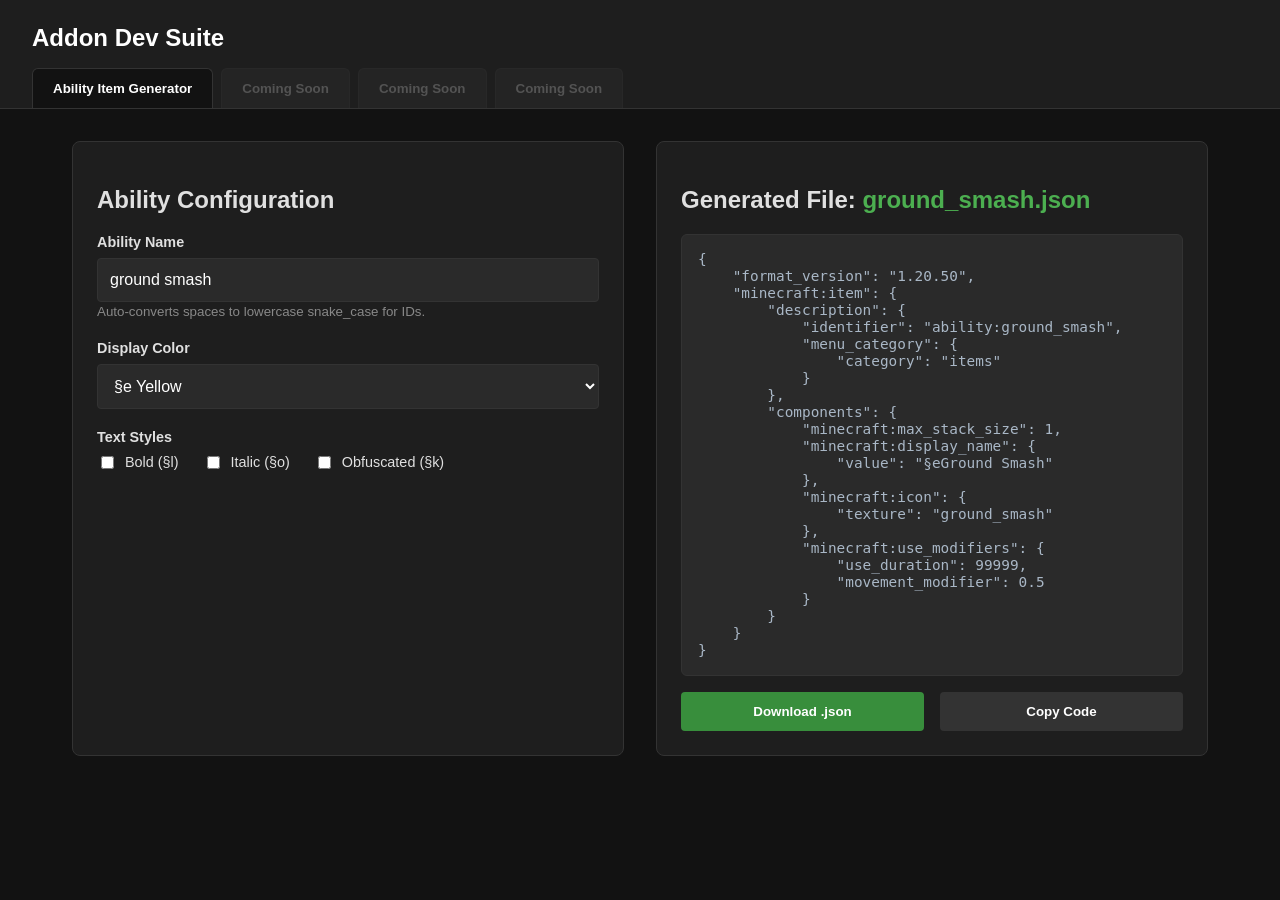
==== index.html @ 5df0129a "Add initial HTML structure for addon tools Initial commit of the Minecraft Addon Developer Tools HTM" ====
<!DOCTYPE html>
<html lang="en">
<head>
  <meta charset="UTF-8">
  <meta name="viewport" content="width=device-width, initial-scale=1.0">
  <title>Minecraft Addon Developer Tools</title>
  <style>
    :root {
      --bg-main: #121212;
      --bg-card: #1e1e1e;
      --bg-input: #2a2a2a;
      --border: #333;
      --accent: #388e3c;
      --accent-hover: #4caf50;
      --text: #e0e0e0;
      --text-muted: #888;
    }

    body {
      font-family: 'Segoe UI', Tahoma, Geneva, Verdana, sans-serif;
      background-color: var(--bg-main);
      color: var(--text);
      margin: 0;
      padding: 0;
      display: flex;
      flex-direction: column;
      min-height: 100vh;
    }

    header {
      background-color: var(--bg-card);
      border-bottom: 1px solid var(--border);
      padding: 1.5rem 2rem 0 2rem;
    }

    h1 {
      margin: 0 0 1rem 0;
      font-size: 1.5rem;
      color: #fff;
    }

    /* Navigation Tabs */
    .tabs {
      display: flex;
      gap: 0.5rem;
      overflow-x: auto;
    }

    .tab-btn {
      background: var(--bg-input);
      color: var(--text-muted);
      border: 1px solid var(--border);
      border-bottom: none;
      padding: 0.75rem 1.25rem;
      border-radius: 6px 6px 0 0;
      cursor: pointer;
      font-weight: 600;
      transition: all 0.2s ease;
    }

    .tab-btn:hover {
      background: #333;
      color: #fff;
    }

    .tab-btn.active {
      background: var(--bg-main);
      color: #fff;
      border-color: var(--border);
      border-bottom: 1px solid var(--bg-main);
      margin-bottom: -1px;
    }

    .tab-btn.disabled {
      opacity: 0.5;
      cursor: not-allowed;
    }

    /* Main Layout */
    main {
      flex: 1;
      padding: 2rem;
      max-width: 1200px;
      width: 100%;
      margin: 0 auto;
      box-sizing: border-box;
    }

    .tab-content {
      display: none;
    }

    .tab-content.active {
      display: block;
    }

    .coming-soon {
      text-align: center;
      padding: 4rem;
      background-color: var(--bg-card);
      border-radius: 8px;
      border: 1px solid var(--border);
      color: var(--text-muted);
    }

    /* Tool Grid Layout */
    .tool-grid {
      display: grid;
      grid-template-columns: 1fr 1fr;
      gap: 2rem;
    }

    @media (max-width: 768px) {
      .tool-grid {
        grid-template-columns: 1fr;
      }
    }

    .panel {
      background-color: var(--bg-card);
      border: 1px solid var(--border);
      border-radius: 8px;
      padding: 1.5rem;
    }

    .form-group {
      margin-bottom: 1.25rem;
    }

    label {
      display: block;
      margin-bottom: 0.5rem;
      font-weight: 600;
      font-size: 0.9rem;
    }

    input[type="text"], select {
      width: 100%;
      padding: 0.75rem;
      background-color: var(--bg-input);
      border: 1px solid var(--border);
      border-radius: 4px;
      color: #fff;
      font-size: 1rem;
      box-sizing: border-box;
    }

    input[type="text"]:focus, select:focus {
      outline: none;
      border-color: var(--accent-hover);
    }

    .checkbox-group {
      display: flex;
      gap: 1.5rem;
      margin-top: 0.5rem;
    }

    .checkbox-label {
      display: flex;
      align-items: center;
      gap: 0.5rem;
      cursor: pointer;
      font-weight: normal;
    }

    /* Formatting Options Selector */
    .color-select option {
      background-color: var(--bg-card);
      color: #fff;
    }

    /* Preview Output */
    pre {
      background-color: var(--bg-input);
      padding: 1rem;
      border-radius: 6px;
      border: 1px solid var(--border);
      overflow-x: auto;
      font-family: 'Consolas', 'Courier New', Courier, monospace;
      font-size: 0.9rem;
      color: #a9b7c6;
    }

    .actions {
      display: flex;
      gap: 1rem;
      margin-top: 1rem;
    }

    button.btn {
      background-color: var(--accent);
      color: white;
      border: none;
      padding: 0.75rem 1.5rem;
      border-radius: 4px;
      font-weight: 600;
      cursor: pointer;
      transition: background 0.2s;
      flex: 1;
    }

    button.btn:hover {
      background-color: var(--accent-hover);
    }

    button.btn-secondary {
      background-color: #333;
    }

    button.btn-secondary:hover {
      background-color: #444;
    }

    /* Live Display Name Box */
    .formatted-preview {
      margin-top: 0.5rem;
      padding: 0.5rem 0.75rem;
      background-color: #000;
      border-radius: 4px;
      min-height: 1.5rem;
      font-family: 'Minecraft', 'Courier New', monospace;
    }
  </style>
</head>
<body>

  <header>
    <h1>Addon Dev Suite</h1>
    <div class="tabs">
      <button class="tab-btn active" onclick="switchTab('ability-gen')">Ability Item Generator</button>
      <button class="tab-btn disabled" onclick="switchTab('tool-2')">Coming Soon</button>
      <button class="tab-btn disabled" onclick="switchTab('tool-3')">Coming Soon</button>
      <button class="tab-btn disabled" onclick="switchTab('tool-4')">Coming Soon</button>
    </div>
  </header>

  <main>
    <!-- TAB 1: Ability Generator -->
    <div id="ability-gen" class="tab-content active">
      <div class="tool-grid">
        <!-- Input Form -->
        <div class="panel">
          <h2>Ability Configuration</h2>
          
          <div class="form-group">
            <label for="ability-name">Ability Name</label>
            <input type="text" id="ability-name" placeholder="e.g. ground smash" value="ground smash" oninput="updateJSON()">
            <small style="color: var(--text-muted);">Auto-converts spaces to lowercase snake_case for IDs.</small>
          </div>

          <div class="form-group">
            <label for="color-select">Display Color</label>
            <select id="color-select" class="color-select" onchange="updateJSON()">
              <option value="">None (Default White)</option>
              <option value="§0">§0 Black</option>
              <option value="§1">§1 Dark Blue</option>
              <option value="§2">§2 Dark Green</option>
              <option value="§3">§3 Dark Aqua</option>
              <option value="§4">§4 Dark Red</option>
              <option value="§5">§5 Dark Purple</option>
              <option value="§6">§6 Gold</option>
              <option value="§7">§7 Gray</option>
              <option value="§8">§8 Dark Gray</option>
              <option value="§9">§9 Blue</option>
              <option value="§a">§a Green</option>
              <option value="§b">§b Aqua</option>
              <option value="§c">§c Red</option>
              <option value="§d">§d Light Purple</option>
              <option value="§e" selected>§e Yellow</option>
              <option value="§f">§f White</option>
              <option value="§g">§g Minecoin Gold</option>
              <option value="§h">§h Quartz</option>
              <option value="§i">§i Iron</option>
              <option value="§j">§j Netherite</option>
              <option value="§m">§m Redstone</option>
              <option value="§n">§n Copper</option>
              <option value="§p">§p Gold (Material)</option>
              <option value="§q">§q Emerald</option>
              <option value="§s">§s Diamond</option>
              <option value="§t">§t Lapis</option>
              <option value="§u">§u Amethyst</option>
              <option value="§v">§v Resin</option>
            </select>
          </div>

          <div class="form-group">
            <label>Text Styles</label>
            <div class="checkbox-group">
              <label class="checkbox-label">
                <input type="checkbox" id="style-bold" onchange="updateJSON()"> Bold (§l)
              </label>
              <label class="checkbox-label">
                <input type="checkbox" id="style-italic" onchange="updateJSON()"> Italic (§o)
              </label>
              <label class="checkbox-label">
                <input type="checkbox" id="style-obfuscated" onchange="updateJSON()"> Obfuscated (§k)
              </label>
            </div>
          </div>
        </div>

        <!-- Output JSON Panel -->
        <div class="panel">
          <h2>Generated File: <span id="filename-preview" style="color: var(--accent-hover);">ground_smash.json</span></h2>
          <pre><code id="json-preview"></code></pre>

          <div class="actions">
            <button class="btn" onclick="downloadJSON()">Download .json</button>
            <button class="btn btn-secondary" onclick="copyJSON()">Copy Code</button>
          </div>
        </div>
      </div>
    </div>

    <!-- Placeholder Tabs -->
    <div id="tool-2" class="tab-content">
      <div class="coming-soon">
        <h2>Tool #2 - Coming Soon</h2>
        <p>This developer tool is currently under construction.</p>
      </div>
    </div>

    <div id="tool-3" class="tab-content">
      <div class="coming-soon">
        <h2>Tool #3 - Coming Soon</h2>
        <p>This developer tool is currently under construction.</p>
      </div>
    </div>

    <div id="tool-4" class="tab-content">
      <div class="coming-soon">
        <h2>Tool #4 - Coming Soon</h2>
        <p>This developer tool is currently under construction.</p>
      </div>
    </div>
  </main>

  <script>
    // Tab switching functionality
    function switchTab(tabId) {
      document.querySelectorAll('.tab-btn').forEach(btn => btn.classList.remove('active'));
      document.querySelectorAll('.tab-content').forEach(content => content.classList.remove('active'));
      
      event.currentTarget.classList.add('active');
      document.getElementById(tabId).classList.add('active');
    }

    // Helper: Convert string to Title Case
    function toTitleCase(str) {
      return str.toLowerCase().split(' ').map(word => {
        return (word.charAt(0).toUpperCase() + word.slice(1));
      }).join(' ');
    }

    // Helper: Convert string to snake_case
    function toSnakeCase(str) {
      return str.trim().toLowerCase().replace(/\s+/g, '_').replace(/[^a-z0-9_]/g, '');
    }

    // Core generator script
    function generateData() {
      const rawInput = document.getElementById('ability-name').value || 'ability';
      
      const snakeName = toSnakeCase(rawInput);
      const titleName = toTitleCase(rawInput);

      // Formatting codes
      const colorCode = document.getElementById('color-select').value;
      const isBold = document.getElementById('style-bold').checked ? '§l' : '';
      const isItalic = document.getElementById('style-italic').checked ? '§o' : '';
      const isObfuscated = document.getElementById('style-obfuscated').checked ? '§k' : '';

      const formattingPrefix = `${colorCode}${isBold}${isItalic}${isObfuscated}`;
      const finalDisplayName = `${formattingPrefix}${titleName}`;

      const jsonObject = {
        "format_version": "1.20.50",
        "minecraft:item": {
          "description": {
            "identifier": `ability:${snakeName}`,
            "menu_category": {
              "category": "items"
            }
          },
          "components": {
            "minecraft:max_stack_size": 1,
            "minecraft:display_name": {
              "value": finalDisplayName
            },
            "minecraft:icon": {
              "texture": snakeName
            },
            "minecraft:use_modifiers": {
              "use_duration": 99999,
              "movement_modifier": 0.5
            }
          }
        }
      };

      return {
        filename: `${snakeName || 'ability'}.json`,
        jsonString: JSON.stringify(jsonObject, null, 4)
      };
    }

    function updateJSON() {
      const { filename, jsonString } = generateData();
      document.getElementById('filename-preview').innerText = filename;
      document.getElementById('json-preview').innerText = jsonString;
    }

    function downloadJSON() {
      const { filename, jsonString } = generateData();
      const blob = new Blob([jsonString], { type: 'application/json' });
      const url = URL.createObjectURL(blob);
      const a = document.createElement('a');
      a.href = url;
      a.download = filename;
      document.body.appendChild(a);
      a.click();
      document.body.removeChild(a);
      URL.revokeObjectURL(url);
    }

    function copyJSON() {
      const { jsonString } = generateData();
      navigator.clipboard.writeText(jsonString).then(() => {
        alert('JSON copied to clipboard!');
      });
    }

    // Initialize default state
    updateJSON();
  </script>
</body>
</html>
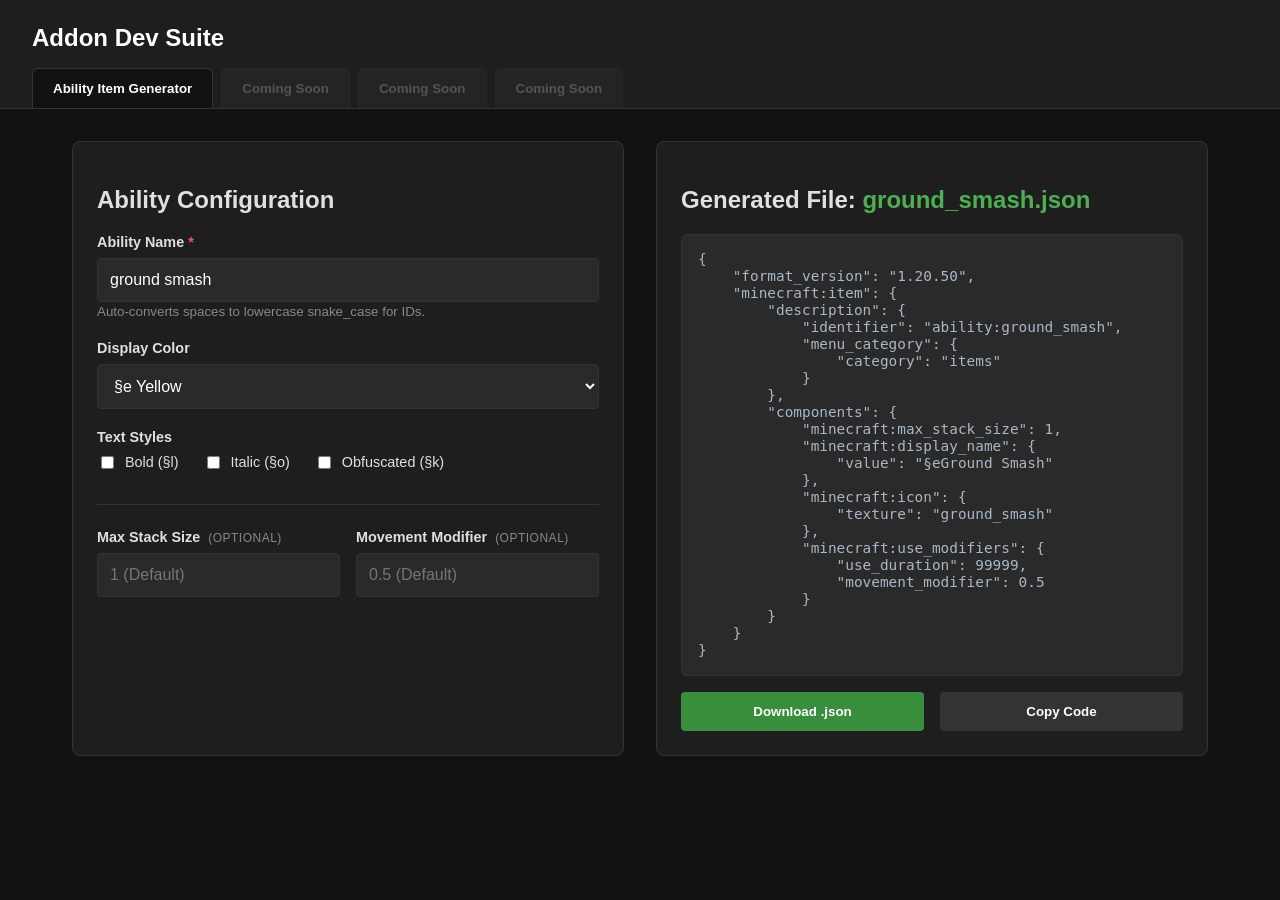
==== commit eaef529d: "Enhance ability configuration with optional settings Added optional settings for max stack size and " ====
--- a/index.html
+++ b/index.html
@@ -134,7 +134,16 @@
       font-size: 0.9rem;
     }
 
-    input[type="text"], select {
+    .optional-tag {
+      font-size: 0.75rem;
+      font-weight: normal;
+      color: var(--text-muted);
+      margin-left: 0.25rem;
+      text-transform: uppercase;
+      letter-spacing: 0.5px;
+    }
+
+    input[type="text"], input[type="number"], select {
       width: 100%;
       padding: 0.75rem;
       background-color: var(--bg-input);
@@ -145,9 +154,18 @@
       box-sizing: border-box;
     }
 
-    input[type="text"]:focus, select:focus {
+    input[type="text"]:focus, input[type="number"]:focus, select:focus {
       outline: none;
       border-color: var(--accent-hover);
+    }
+
+    .form-row {
+      display: flex;
+      gap: 1rem;
+    }
+
+    .form-row .form-group {
+      flex: 1;
     }
 
     .checkbox-group {
@@ -212,14 +230,11 @@
       background-color: #444;
     }
 
-    /* Live Display Name Box */
-    .formatted-preview {
-      margin-top: 0.5rem;
-      padding: 0.5rem 0.75rem;
-      background-color: #000;
-      border-radius: 4px;
-      min-height: 1.5rem;
-      font-family: 'Minecraft', 'Courier New', monospace;
+    hr.divider {
+      border: 0;
+      height: 1px;
+      background: var(--border);
+      margin: 1.5rem 0;
     }
   </style>
 </head>
@@ -228,10 +243,10 @@
   <header>
     <h1>Addon Dev Suite</h1>
     <div class="tabs">
-      <button class="tab-btn active" onclick="switchTab('ability-gen')">Ability Item Generator</button>
-      <button class="tab-btn disabled" onclick="switchTab('tool-2')">Coming Soon</button>
-      <button class="tab-btn disabled" onclick="switchTab('tool-3')">Coming Soon</button>
-      <button class="tab-btn disabled" onclick="switchTab('tool-4')">Coming Soon</button>
+      <button class="tab-btn active" onclick="switchTab('ability-gen', event)">Ability Item Generator</button>
+      <button class="tab-btn disabled" onclick="switchTab('tool-2', event)">Coming Soon</button>
+      <button class="tab-btn disabled" onclick="switchTab('tool-3', event)">Coming Soon</button>
+      <button class="tab-btn disabled" onclick="switchTab('tool-4', event)">Coming Soon</button>
     </div>
   </header>
 
@@ -244,7 +259,7 @@
           <h2>Ability Configuration</h2>
           
           <div class="form-group">
-            <label for="ability-name">Ability Name</label>
+            <label for="ability-name">Ability Name <span style="color: #ff5252;">*</span></label>
             <input type="text" id="ability-name" placeholder="e.g. ground smash" value="ground smash" oninput="updateJSON()">
             <small style="color: var(--text-muted);">Auto-converts spaces to lowercase snake_case for IDs.</small>
           </div>
@@ -298,6 +313,28 @@
               </label>
             </div>
           </div>
+
+          <hr class="divider">
+
+          <!-- Optional Settings -->
+          <div class="form-row">
+            <div class="form-group">
+              <label for="max-stack">
+                Max Stack Size 
+                <span class="optional-tag">(Optional)</span>
+              </label>
+              <input type="number" id="max-stack" placeholder="1 (Default)" min="1" max="64" oninput="updateJSON()">
+            </div>
+
+            <div class="form-group">
+              <label for="movement-modifier">
+                Movement Modifier 
+                <span class="optional-tag">(Optional)</span>
+              </label>
+              <input type="number" id="movement-modifier" step="0.1" placeholder="0.5 (Default)" min="0" max="1" oninput="updateJSON()">
+            </div>
+          </div>
+
         </div>
 
         <!-- Output JSON Panel -->
@@ -338,11 +375,11 @@
 
   <script>
     // Tab switching functionality
-    function switchTab(tabId) {
+    function switchTab(tabId, evt) {
       document.querySelectorAll('.tab-btn').forEach(btn => btn.classList.remove('active'));
       document.querySelectorAll('.tab-content').forEach(content => content.classList.remove('active'));
       
-      event.currentTarget.classList.add('active');
+      evt.currentTarget.classList.add('active');
       document.getElementById(tabId).classList.add('active');
     }
 
@@ -373,6 +410,13 @@
 
       const formattingPrefix = `${colorCode}${isBold}${isItalic}${isObfuscated}`;
       const finalDisplayName = `${formattingPrefix}${titleName}`;
+
+      // Handle optional settings with fallbacks
+      const rawStack = document.getElementById('max-stack').value;
+      const maxStack = rawStack !== '' ? parseInt(rawStack, 10) : 1;
+
+      const rawMove = document.getElementById('movement-modifier').value;
+      const moveModifier = rawMove !== '' ? parseFloat(rawMove) : 0.5;
 
       const jsonObject = {
         "format_version": "1.20.50",
@@ -384,7 +428,7 @@
             }
           },
           "components": {
-            "minecraft:max_stack_size": 1,
+            "minecraft:max_stack_size": maxStack,
             "minecraft:display_name": {
               "value": finalDisplayName
             },
@@ -393,7 +437,7 @@
             },
             "minecraft:use_modifiers": {
               "use_duration": 99999,
-              "movement_modifier": 0.5
+              "movement_modifier": moveModifier
             }
           }
         }
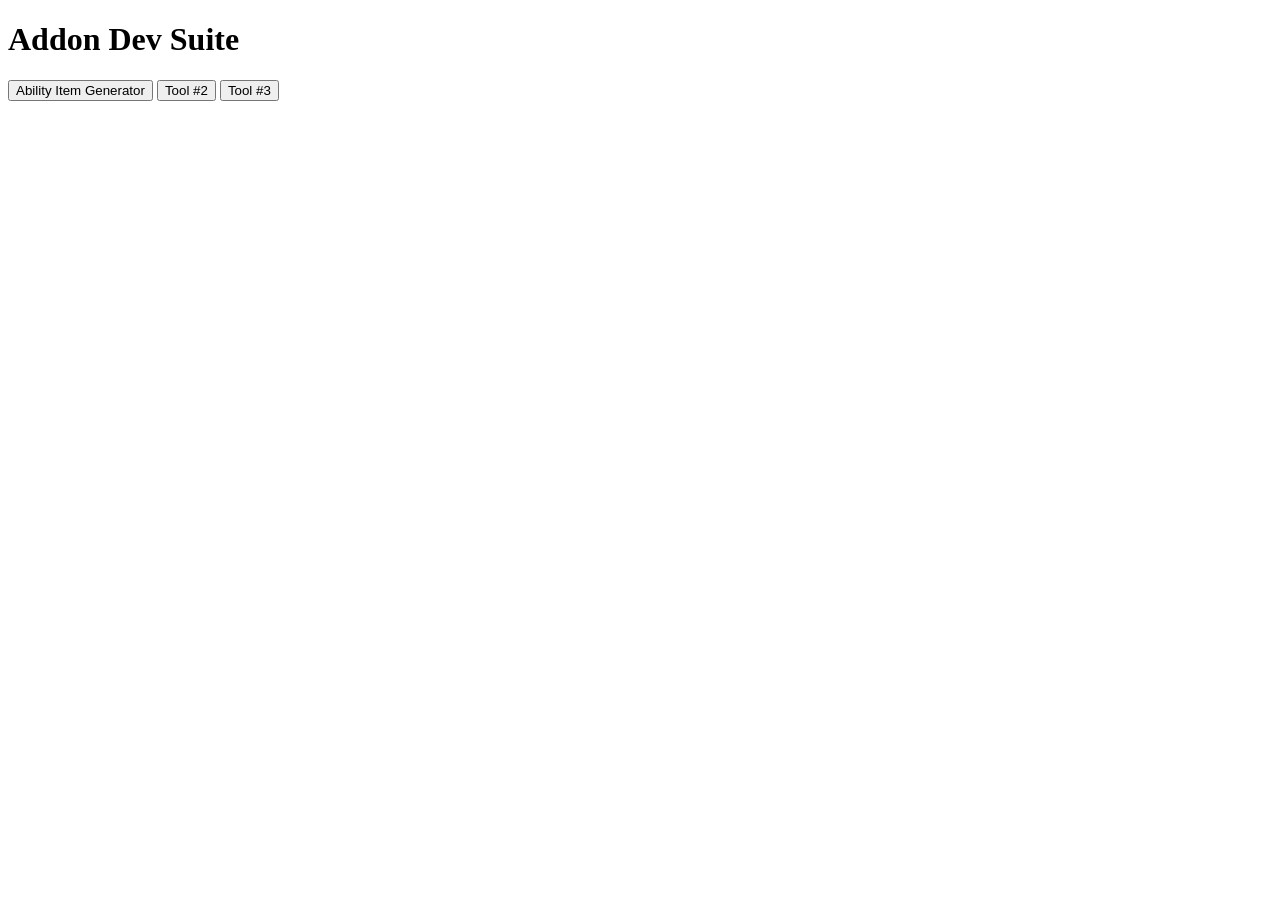
==== commit dcf0bc51: "Refactor index.html to include external resources Updated the HTML structure and linked external sty" ====
--- a/index.html
+++ b/index.html
@@ -4,479 +4,22 @@
   <meta charset="UTF-8">
   <meta name="viewport" content="width=device-width, initial-scale=1.0">
   <title>Minecraft Addon Developer Tools</title>
-  <style>
-    :root {
-      --bg-main: #121212;
-      --bg-card: #1e1e1e;
-      --bg-input: #2a2a2a;
-      --border: #333;
-      --accent: #388e3c;
-      --accent-hover: #4caf50;
-      --text: #e0e0e0;
-      --text-muted: #888;
-    }
-
-    body {
-      font-family: 'Segoe UI', Tahoma, Geneva, Verdana, sans-serif;
-      background-color: var(--bg-main);
-      color: var(--text);
-      margin: 0;
-      padding: 0;
-      display: flex;
-      flex-direction: column;
-      min-height: 100vh;
-    }
-
-    header {
-      background-color: var(--bg-card);
-      border-bottom: 1px solid var(--border);
-      padding: 1.5rem 2rem 0 2rem;
-    }
-
-    h1 {
-      margin: 0 0 1rem 0;
-      font-size: 1.5rem;
-      color: #fff;
-    }
-
-    /* Navigation Tabs */
-    .tabs {
-      display: flex;
-      gap: 0.5rem;
-      overflow-x: auto;
-    }
-
-    .tab-btn {
-      background: var(--bg-input);
-      color: var(--text-muted);
-      border: 1px solid var(--border);
-      border-bottom: none;
-      padding: 0.75rem 1.25rem;
-      border-radius: 6px 6px 0 0;
-      cursor: pointer;
-      font-weight: 600;
-      transition: all 0.2s ease;
-    }
-
-    .tab-btn:hover {
-      background: #333;
-      color: #fff;
-    }
-
-    .tab-btn.active {
-      background: var(--bg-main);
-      color: #fff;
-      border-color: var(--border);
-      border-bottom: 1px solid var(--bg-main);
-      margin-bottom: -1px;
-    }
-
-    .tab-btn.disabled {
-      opacity: 0.5;
-      cursor: not-allowed;
-    }
-
-    /* Main Layout */
-    main {
-      flex: 1;
-      padding: 2rem;
-      max-width: 1200px;
-      width: 100%;
-      margin: 0 auto;
-      box-sizing: border-box;
-    }
-
-    .tab-content {
-      display: none;
-    }
-
-    .tab-content.active {
-      display: block;
-    }
-
-    .coming-soon {
-      text-align: center;
-      padding: 4rem;
-      background-color: var(--bg-card);
-      border-radius: 8px;
-      border: 1px solid var(--border);
-      color: var(--text-muted);
-    }
-
-    /* Tool Grid Layout */
-    .tool-grid {
-      display: grid;
-      grid-template-columns: 1fr 1fr;
-      gap: 2rem;
-    }
-
-    @media (max-width: 768px) {
-      .tool-grid {
-        grid-template-columns: 1fr;
-      }
-    }
-
-    .panel {
-      background-color: var(--bg-card);
-      border: 1px solid var(--border);
-      border-radius: 8px;
-      padding: 1.5rem;
-    }
-
-    .form-group {
-      margin-bottom: 1.25rem;
-    }
-
-    label {
-      display: block;
-      margin-bottom: 0.5rem;
-      font-weight: 600;
-      font-size: 0.9rem;
-    }
-
-    .optional-tag {
-      font-size: 0.75rem;
-      font-weight: normal;
-      color: var(--text-muted);
-      margin-left: 0.25rem;
-      text-transform: uppercase;
-      letter-spacing: 0.5px;
-    }
-
-    input[type="text"], input[type="number"], select {
-      width: 100%;
-      padding: 0.75rem;
-      background-color: var(--bg-input);
-      border: 1px solid var(--border);
-      border-radius: 4px;
-      color: #fff;
-      font-size: 1rem;
-      box-sizing: border-box;
-    }
-
-    input[type="text"]:focus, input[type="number"]:focus, select:focus {
-      outline: none;
-      border-color: var(--accent-hover);
-    }
-
-    .form-row {
-      display: flex;
-      gap: 1rem;
-    }
-
-    .form-row .form-group {
-      flex: 1;
-    }
-
-    .checkbox-group {
-      display: flex;
-      gap: 1.5rem;
-      margin-top: 0.5rem;
-    }
-
-    .checkbox-label {
-      display: flex;
-      align-items: center;
-      gap: 0.5rem;
-      cursor: pointer;
-      font-weight: normal;
-    }
-
-    /* Formatting Options Selector */
-    .color-select option {
-      background-color: var(--bg-card);
-      color: #fff;
-    }
-
-    /* Preview Output */
-    pre {
-      background-color: var(--bg-input);
-      padding: 1rem;
-      border-radius: 6px;
-      border: 1px solid var(--border);
-      overflow-x: auto;
-      font-family: 'Consolas', 'Courier New', Courier, monospace;
-      font-size: 0.9rem;
-      color: #a9b7c6;
-    }
-
-    .actions {
-      display: flex;
-      gap: 1rem;
-      margin-top: 1rem;
-    }
-
-    button.btn {
-      background-color: var(--accent);
-      color: white;
-      border: none;
-      padding: 0.75rem 1.5rem;
-      border-radius: 4px;
-      font-weight: 600;
-      cursor: pointer;
-      transition: background 0.2s;
-      flex: 1;
-    }
-
-    button.btn:hover {
-      background-color: var(--accent-hover);
-    }
-
-    button.btn-secondary {
-      background-color: #333;
-    }
-
-    button.btn-secondary:hover {
-      background-color: #444;
-    }
-
-    hr.divider {
-      border: 0;
-      height: 1px;
-      background: var(--border);
-      margin: 1.5rem 0;
-    }
-  </style>
+  <link rel="stylesheet" href="css/styles.css">
 </head>
 <body>
 
   <header>
     <h1>Addon Dev Suite</h1>
     <div class="tabs">
-      <button class="tab-btn active" onclick="switchTab('ability-gen', event)">Ability Item Generator</button>
-      <button class="tab-btn disabled" onclick="switchTab('tool-2', event)">Coming Soon</button>
-      <button class="tab-btn disabled" onclick="switchTab('tool-3', event)">Coming Soon</button>
-      <button class="tab-btn disabled" onclick="switchTab('tool-4', event)">Coming Soon</button>
+      <button class="tab-btn active" data-tab="ability-gen" data-src="tabs/ability-gen.html">Ability Item Generator</button>
+      <button class="tab-btn" data-tab="tool-2" data-src="tabs/coming-soon.html">Tool #2</button>
+      <button class="tab-btn" data-tab="tool-3" data-src="tabs/coming-soon.html">Tool #3</button>
     </div>
   </header>
 
-  <main>
-    <!-- TAB 1: Ability Generator -->
-    <div id="ability-gen" class="tab-content active">
-      <div class="tool-grid">
-        <!-- Input Form -->
-        <div class="panel">
-          <h2>Ability Configuration</h2>
-          
-          <div class="form-group">
-            <label for="ability-name">Ability Name <span style="color: #ff5252;">*</span></label>
-            <input type="text" id="ability-name" placeholder="e.g. ground smash" value="ground smash" oninput="updateJSON()">
-            <small style="color: var(--text-muted);">Auto-converts spaces to lowercase snake_case for IDs.</small>
-          </div>
+  <main id="tab-container">
+    </main>
 
-          <div class="form-group">
-            <label for="color-select">Display Color</label>
-            <select id="color-select" class="color-select" onchange="updateJSON()">
-              <option value="">None (Default White)</option>
-              <option value="§0">§0 Black</option>
-              <option value="§1">§1 Dark Blue</option>
-              <option value="§2">§2 Dark Green</option>
-              <option value="§3">§3 Dark Aqua</option>
-              <option value="§4">§4 Dark Red</option>
-              <option value="§5">§5 Dark Purple</option>
-              <option value="§6">§6 Gold</option>
-              <option value="§7">§7 Gray</option>
-              <option value="§8">§8 Dark Gray</option>
-              <option value="§9">§9 Blue</option>
-              <option value="§a">§a Green</option>
-              <option value="§b">§b Aqua</option>
-              <option value="§c">§c Red</option>
-              <option value="§d">§d Light Purple</option>
-              <option value="§e" selected>§e Yellow</option>
-              <option value="§f">§f White</option>
-              <option value="§g">§g Minecoin Gold</option>
-              <option value="§h">§h Quartz</option>
-              <option value="§i">§i Iron</option>
-              <option value="§j">§j Netherite</option>
-              <option value="§m">§m Redstone</option>
-              <option value="§n">§n Copper</option>
-              <option value="§p">§p Gold (Material)</option>
-              <option value="§q">§q Emerald</option>
-              <option value="§s">§s Diamond</option>
-              <option value="§t">§t Lapis</option>
-              <option value="§u">§u Amethyst</option>
-              <option value="§v">§v Resin</option>
-            </select>
-          </div>
-
-          <div class="form-group">
-            <label>Text Styles</label>
-            <div class="checkbox-group">
-              <label class="checkbox-label">
-                <input type="checkbox" id="style-bold" onchange="updateJSON()"> Bold (§l)
-              </label>
-              <label class="checkbox-label">
-                <input type="checkbox" id="style-italic" onchange="updateJSON()"> Italic (§o)
-              </label>
-              <label class="checkbox-label">
-                <input type="checkbox" id="style-obfuscated" onchange="updateJSON()"> Obfuscated (§k)
-              </label>
-            </div>
-          </div>
-
-          <hr class="divider">
-
-          <!-- Optional Settings -->
-          <div class="form-row">
-            <div class="form-group">
-              <label for="max-stack">
-                Max Stack Size 
-                <span class="optional-tag">(Optional)</span>
-              </label>
-              <input type="number" id="max-stack" placeholder="1 (Default)" min="1" max="64" oninput="updateJSON()">
-            </div>
-
-            <div class="form-group">
-              <label for="movement-modifier">
-                Movement Modifier 
-                <span class="optional-tag">(Optional)</span>
-              </label>
-              <input type="number" id="movement-modifier" step="0.1" placeholder="0.5 (Default)" min="0" max="1" oninput="updateJSON()">
-            </div>
-          </div>
-
-        </div>
-
-        <!-- Output JSON Panel -->
-        <div class="panel">
-          <h2>Generated File: <span id="filename-preview" style="color: var(--accent-hover);">ground_smash.json</span></h2>
-          <pre><code id="json-preview"></code></pre>
-
-          <div class="actions">
-            <button class="btn" onclick="downloadJSON()">Download .json</button>
-            <button class="btn btn-secondary" onclick="copyJSON()">Copy Code</button>
-          </div>
-        </div>
-      </div>
-    </div>
-
-    <!-- Placeholder Tabs -->
-    <div id="tool-2" class="tab-content">
-      <div class="coming-soon">
-        <h2>Tool #2 - Coming Soon</h2>
-        <p>This developer tool is currently under construction.</p>
-      </div>
-    </div>
-
-    <div id="tool-3" class="tab-content">
-      <div class="coming-soon">
-        <h2>Tool #3 - Coming Soon</h2>
-        <p>This developer tool is currently under construction.</p>
-      </div>
-    </div>
-
-    <div id="tool-4" class="tab-content">
-      <div class="coming-soon">
-        <h2>Tool #4 - Coming Soon</h2>
-        <p>This developer tool is currently under construction.</p>
-      </div>
-    </div>
-  </main>
-
-  <script>
-    // Tab switching functionality
-    function switchTab(tabId, evt) {
-      document.querySelectorAll('.tab-btn').forEach(btn => btn.classList.remove('active'));
-      document.querySelectorAll('.tab-content').forEach(content => content.classList.remove('active'));
-      
-      evt.currentTarget.classList.add('active');
-      document.getElementById(tabId).classList.add('active');
-    }
-
-    // Helper: Convert string to Title Case
-    function toTitleCase(str) {
-      return str.toLowerCase().split(' ').map(word => {
-        return (word.charAt(0).toUpperCase() + word.slice(1));
-      }).join(' ');
-    }
-
-    // Helper: Convert string to snake_case
-    function toSnakeCase(str) {
-      return str.trim().toLowerCase().replace(/\s+/g, '_').replace(/[^a-z0-9_]/g, '');
-    }
-
-    // Core generator script
-    function generateData() {
-      const rawInput = document.getElementById('ability-name').value || 'ability';
-      
-      const snakeName = toSnakeCase(rawInput);
-      const titleName = toTitleCase(rawInput);
-
-      // Formatting codes
-      const colorCode = document.getElementById('color-select').value;
-      const isBold = document.getElementById('style-bold').checked ? '§l' : '';
-      const isItalic = document.getElementById('style-italic').checked ? '§o' : '';
-      const isObfuscated = document.getElementById('style-obfuscated').checked ? '§k' : '';
-
-      const formattingPrefix = `${colorCode}${isBold}${isItalic}${isObfuscated}`;
-      const finalDisplayName = `${formattingPrefix}${titleName}`;
-
-      // Handle optional settings with fallbacks
-      const rawStack = document.getElementById('max-stack').value;
-      const maxStack = rawStack !== '' ? parseInt(rawStack, 10) : 1;
-
-      const rawMove = document.getElementById('movement-modifier').value;
-      const moveModifier = rawMove !== '' ? parseFloat(rawMove) : 0.5;
-
-      const jsonObject = {
-        "format_version": "1.20.50",
-        "minecraft:item": {
-          "description": {
-            "identifier": `ability:${snakeName}`,
-            "menu_category": {
-              "category": "items"
-            }
-          },
-          "components": {
-            "minecraft:max_stack_size": maxStack,
-            "minecraft:display_name": {
-              "value": finalDisplayName
-            },
-            "minecraft:icon": {
-              "texture": snakeName
-            },
-            "minecraft:use_modifiers": {
-              "use_duration": 99999,
-              "movement_modifier": moveModifier
-            }
-          }
-        }
-      };
-
-      return {
-        filename: `${snakeName || 'ability'}.json`,
-        jsonString: JSON.stringify(jsonObject, null, 4)
-      };
-    }
-
-    function updateJSON() {
-      const { filename, jsonString } = generateData();
-      document.getElementById('filename-preview').innerText = filename;
-      document.getElementById('json-preview').innerText = jsonString;
-    }
-
-    function downloadJSON() {
-      const { filename, jsonString } = generateData();
-      const blob = new Blob([jsonString], { type: 'application/json' });
-      const url = URL.createObjectURL(blob);
-      const a = document.createElement('a');
-      a.href = url;
-      a.download = filename;
-      document.body.appendChild(a);
-      a.click();
-      document.body.removeChild(a);
-      URL.revokeObjectURL(url);
-    }
-
-    function copyJSON() {
-      const { jsonString } = generateData();
-      navigator.clipboard.writeText(jsonString).then(() => {
-        alert('JSON copied to clipboard!');
-      });
-    }
-
-    // Initialize default state
-    updateJSON();
-  </script>
+  <script type="module" src="js/app.js"></script>
 </body>
 </html>
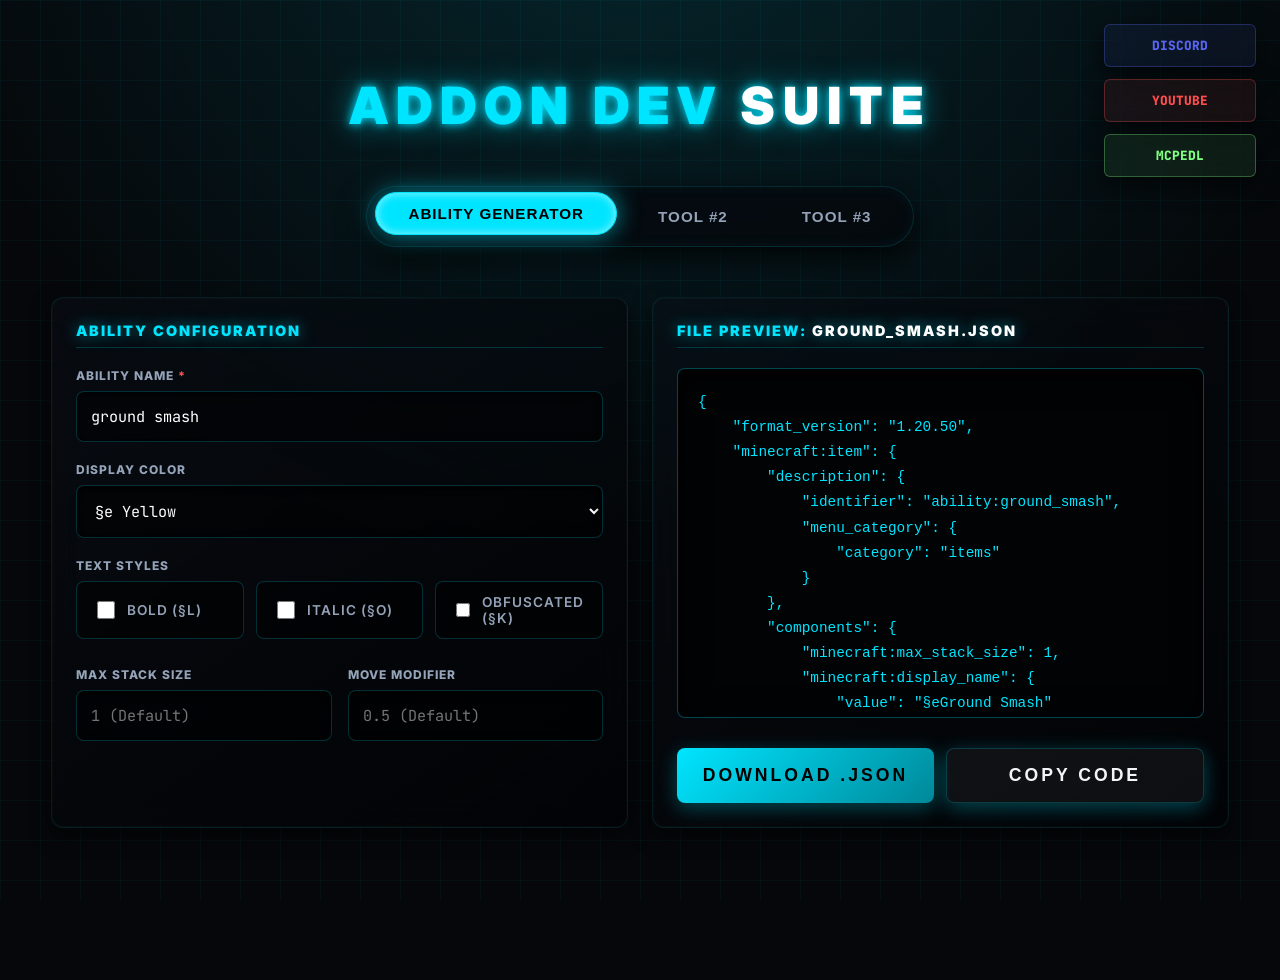
==== commit 1fce23ab: "Update title and structure of index.html" ====
--- a/index.html
+++ b/index.html
@@ -3,22 +3,32 @@
 <head>
   <meta charset="UTF-8">
   <meta name="viewport" content="width=device-width, initial-scale=1.0">
-  <title>Minecraft Addon Developer Tools</title>
+  <title>Minecraft Addon Dev Suite</title>
+  <link rel="preconnect" href="https://fonts.googleapis.com">
+  <link rel="preconnect" href="https://fonts.gstatic.com" crossorigin>
+  <link href="https://fonts.googleapis.com/css2?family=Inter:wght@400;600;700;900&family=JetBrains+Mono:wght@500;700;800&display=swap" rel="stylesheet">
   <link rel="stylesheet" href="css/styles.css">
 </head>
 <body>
 
-  <header>
-    <h1>Addon Dev Suite</h1>
+  <div class="social-links">
+    <a href="#" class="social-btn dc" target="_blank">Discord</a>
+    <a href="#" class="social-btn yt" target="_blank">YouTube</a>
+    <a href="#" class="social-btn mc" target="_blank">MCPEDL</a>
+  </div>
+
+  <div class="container">
+    <h1><span>ADDON DEV</span> SUITE</h1>
+
     <div class="tabs">
-      <button class="tab-btn active" data-tab="ability-gen" data-src="tabs/ability-gen.html">Ability Item Generator</button>
-      <button class="tab-btn" data-tab="tool-2" data-src="tabs/coming-soon.html">Tool #2</button>
-      <button class="tab-btn" data-tab="tool-3" data-src="tabs/coming-soon.html">Tool #3</button>
+      <button class="tab active" data-tab="ability-gen" data-src="tabs/ability-gen.html">Ability Generator</button>
+      <button class="tab" data-tab="tool-2" data-src="tabs/coming-soon.html">Tool #2</button>
+      <button class="tab" data-tab="tool-3" data-src="tabs/coming-soon.html">Tool #3</button>
     </div>
-  </header>
 
-  <main id="tab-container">
-    </main>
+    <main id="tab-container">
+      </main>
+  </div>
 
   <script type="module" src="js/app.js"></script>
 </body>
--- a/css/styles.css
+++ b/css/styles.css
@@ -0,0 +1,279 @@
+:root { 
+    --cyan: #00e5ff; 
+    --cyan-glow: rgba(0, 229, 255, 0.6);
+    --cyan-dim: rgba(0, 229, 255, 0.1);
+    --bg-dark: #05070a; 
+    --card-bg: rgba(10, 14, 20, 0.6); 
+    --card-border: rgba(0, 229, 255, 0.2);
+    --text-main: #f1f5f9;
+    --text-muted: #94a3b8;
+    --danger: #ff4d4d;
+}
+
+/* --- BASE STYLES & SCROLLBAR --- */
+html { scroll-behavior: smooth; }
+
+::-webkit-scrollbar { width: 8px; height: 8px; }
+::-webkit-scrollbar-track { background: var(--bg-dark); }
+::-webkit-scrollbar-thumb { 
+    background: var(--cyan-dim); 
+    border-radius: 10px; 
+    border: 1px solid var(--card-border); 
+}
+::-webkit-scrollbar-thumb:hover { 
+    background: var(--cyan); 
+    box-shadow: 0 0 10px var(--cyan-glow); 
+}
+
+body {
+    font-family: 'Inter', sans-serif;
+    background-color: var(--bg-dark);
+    background-image: 
+        radial-gradient(circle at 50% -20%, rgba(0, 229, 255, 0.15) 0%, transparent 60%),
+        linear-gradient(rgba(0, 229, 255, 0.04) 1px, transparent 1px),
+        linear-gradient(90deg, rgba(0, 229, 255, 0.04) 1px, transparent 1px);
+    background-size: 100% 100%, 40px 40px, 40px 40px;
+    background-attachment: fixed;
+    color: var(--text-main);
+    min-height: 100vh;
+    margin: 0;
+    padding: 40px 20px;
+}
+
+.container { 
+    max-width: 1400px; 
+    width: 95%;
+    margin: auto; 
+    position: relative;
+}
+
+h1 {
+    text-align: center;
+    color: #ffffff;
+    font-weight: 900;
+    font-size: 3.2rem;
+    letter-spacing: 8px;
+    margin-bottom: 50px;
+    text-shadow: 0 0 30px var(--cyan-glow), 0 0 10px var(--cyan);
+    text-transform: uppercase;
+}
+
+h1 span { color: var(--cyan); }
+
+/* --- TABS --- */
+.tabs {
+    display: flex;
+    flex-wrap: wrap;
+    gap: 8px;
+    justify-content: center;
+    margin-bottom: 50px;
+    background: rgba(5, 7, 10, 0.7);
+    padding: 8px;
+    border-radius: 50px;
+    width: fit-content;
+    margin-inline: auto;
+    border: 1px solid rgba(0, 229, 255, 0.15);
+    backdrop-filter: blur(16px);
+    box-shadow: 0 10px 30px rgba(0,0,0,0.8), inset 0 0 15px rgba(0, 229, 255, 0.05);
+}
+
+.tab {
+    padding: 12px 32px;
+    cursor: pointer;
+    border-radius: 40px;
+    font-weight: 700;
+    font-size: 0.95rem;
+    text-transform: uppercase;
+    letter-spacing: 1px;
+    transition: all 0.3s cubic-bezier(0.4, 0, 0.2, 1);
+    color: var(--text-muted);
+    border: 1px solid transparent;
+    background: transparent;
+}
+
+.tab:hover {
+    color: #ffffff;
+    background: rgba(0, 229, 255, 0.05);
+    text-shadow: 0 0 8px rgba(255, 255, 255, 0.5);
+}
+
+.tab.active {
+    background: var(--cyan);
+    color: #000000;
+    box-shadow: 0 0 25px var(--cyan-glow), inset 0 0 10px rgba(255,255,255,0.6);
+    border-color: var(--cyan);
+    transform: translateY(-3px);
+}
+
+/* --- CARDS & GRIDS --- */
+.grid {
+    display: grid;
+    grid-template-columns: repeat(auto-fit, minmax(320px, 1fr));
+    gap: 24px;
+}
+
+.card, .section {
+    background: linear-gradient(145deg, var(--card-bg) 0%, rgba(2, 3, 5, 0.9) 100%);
+    border: 1px solid rgba(0, 229, 255, 0.1);
+    border-radius: 12px;
+    padding: 24px;
+    backdrop-filter: blur(20px) saturate(150%);
+    transition: all 0.4s cubic-bezier(0.175, 0.885, 0.32, 1.275);
+    position: relative;
+    overflow: hidden;
+    box-shadow: 0 8px 20px rgba(0,0,0,0.6), inset 0 0 0 1px rgba(255,255,255,0.02);
+}
+
+.card::before {
+    content: ''; 
+    position: absolute; 
+    top: 0; left: 0; 
+    width: 100%; height: 2px; 
+    background: linear-gradient(90deg, transparent, var(--cyan), #ffffff, var(--cyan), transparent);
+    transform: translateX(-100%); 
+    transition: transform 0.6s ease;
+}
+
+.card:hover::before { transform: translateX(0); }
+
+.section-title { 
+    font-size: 0.9rem; 
+    text-transform: uppercase; 
+    color: var(--cyan); 
+    margin-bottom: 20px; 
+    font-weight: 900; 
+    border-bottom: 1px solid rgba(0, 229, 255, 0.2); 
+    padding-bottom: 8px;
+    letter-spacing: 2px;
+    text-shadow: 0 0 15px var(--cyan-glow);
+}
+
+/* --- INPUTS & FORMS --- */
+.input-group { margin-bottom: 20px; }
+.form-row { display: flex; gap: 16px; }
+.form-row .input-group { flex: 1; }
+
+label { 
+    display: block; 
+    font-size: 0.75rem; 
+    text-transform: uppercase; 
+    color: var(--text-muted); 
+    margin-bottom: 8px; 
+    font-weight: 800; 
+    letter-spacing: 1px; 
+}
+
+input[type="text"], input[type="number"], select {
+    width: 100%;
+    background: rgba(0,0,0,0.5);
+    border: 1px solid rgba(0, 229, 255, 0.2);
+    padding: 14px;
+    border-radius: 8px;
+    color: #fff;
+    font-family: 'JetBrains Mono', monospace;
+    font-size: 0.95rem;
+    box-sizing: border-box;
+    outline: none;
+    transition: all 0.3s ease;
+    box-shadow: inset 0 2px 10px rgba(0,0,0,0.8);
+}
+
+input:focus, select:focus {
+    border-color: var(--cyan);
+    box-shadow: 0 0 20px var(--cyan-glow), inset 0 0 10px rgba(0, 229, 255, 0.1);
+    background: rgba(0, 229, 255, 0.05);
+}
+
+/* --- BUTTONS --- */
+.btn-primary {
+    width: 100%; padding: 16px; 
+    background: linear-gradient(135deg, var(--cyan) 0%, #008899 100%); 
+    color: #000; border: none;
+    border-radius: 8px; font-weight: 900; font-size: 1.1rem; text-transform: uppercase;
+    letter-spacing: 3px; cursor: pointer; margin-top: 15px; 
+    transition: all 0.3s ease;
+    box-shadow: 0 5px 20px rgba(0, 229, 255, 0.3);
+}
+.btn-primary:hover { 
+    transform: translateY(-3px) scale(1.01); 
+    box-shadow: 0 10px 30px var(--cyan-glow); 
+    background: linear-gradient(135deg, #44ffff 0%, var(--cyan) 100%);
+}
+
+.btn-secondary {
+    background: rgba(255,255,255,0.05);
+    color: var(--text-main);
+    border: 1px solid rgba(0, 229, 255, 0.2);
+}
+.btn-secondary:hover {
+    background: rgba(0, 229, 255, 0.15);
+    border-color: var(--cyan);
+    color: #fff;
+}
+
+/* --- CHECKBOX OPTIONS --- */
+.options-grid { display: grid; grid-template-columns: repeat(auto-fit, minmax(130px, 1fr)); gap: 12px; }
+.opt {
+    background: rgba(0,0,0,0.5); border: 1px solid var(--card-border);
+    padding: 12px 16px; border-radius: 8px; display: flex; align-items: center;
+    cursor: pointer; transition: 0.3s; font-size: 0.85rem; font-weight: 600;
+}
+.opt:hover { background: rgba(0, 229, 255, 0.1); border-color: var(--cyan); transform: translateX(3px); box-shadow: 0 0 15px rgba(0, 229, 255, 0.1); }
+.opt input[type="checkbox"] { margin-right: 12px; accent-color: var(--cyan); width: 18px; height: 18px; cursor: pointer;}
+
+/* --- CODE OUTPUT --- */
+#output-container { position: relative; margin-top: 10px; }
+#output { 
+    width: 100%; height: 350px; 
+    background: #020305; 
+    color: var(--cyan); 
+    font-family: 'JetBrains Mono', monospace; 
+    padding: 20px; 
+    border-radius: 8px; 
+    border: 1px solid rgba(0, 229, 255, 0.3); 
+    overflow-y: auto; 
+    white-space: pre; 
+    font-size: 0.9rem;
+    box-shadow: inset 0 5px 30px rgba(0,0,0,0.9);
+    line-height: 1.6;
+    box-sizing: border-box;
+}
+
+.actions-row { display: flex; gap: 12px; margin-top: 15px; }
+
+/* --- SOCIAL BUTTONS --- */
+.social-links {
+    position: fixed;
+    top: 24px;
+    right: 24px;
+    display: flex;
+    flex-direction: column;
+    gap: 12px;
+    z-index: 2000; 
+}
+
+.social-btn {
+    text-decoration: none;
+    font-family: 'JetBrains Mono', monospace;
+    font-size: 0.8rem;
+    font-weight: 900;
+    text-transform: uppercase;
+    padding: 12px 20px;
+    border-radius: 6px;
+    text-align: center;
+    min-width: 110px;
+    transition: all 0.3s cubic-bezier(0.175, 0.885, 0.32, 1.275);
+    border: 1px solid rgba(255,255,255,0.1);
+    backdrop-filter: blur(12px);
+    box-shadow: 0 8px 25px rgba(0,0,0,0.6);
+}
+
+.social-btn.yt { color: #ff4d4d; background: rgba(255, 77, 77, 0.08); border-color: rgba(255, 77, 77, 0.3); }
+.social-btn.mc { color: #82ff82; background: rgba(130, 255, 130, 0.08); border-color: rgba(130, 255, 130, 0.3); }
+.social-btn.dc { color: #5865F2; background: rgba(88, 101, 242, 0.08); border-color: rgba(88, 101, 242, 0.3); }
+
+.social-btn.yt:hover { background: rgba(255, 77, 77, 0.25); border-color: #ff4d4d; box-shadow: 0 0 25px rgba(255, 77, 77, 0.5); transform: translateX(-10px) scale(1.02); }
+.social-btn.mc:hover { background: rgba(130, 255, 130, 0.25); border-color: #82ff82; box-shadow: 0 0 25px rgba(130, 255, 130, 0.5); transform: translateX(-10px) scale(1.02); }
+.social-btn.dc:hover { background: rgba(88, 101, 242, 0.25); border-color: #5865F2; box-shadow: 0 0 25px rgba(88, 101, 242, 0.5); transform: translateX(-10px) scale(1.02); }
+
+.coming-soon-card { text-align: center; padding: 60px 20px; }
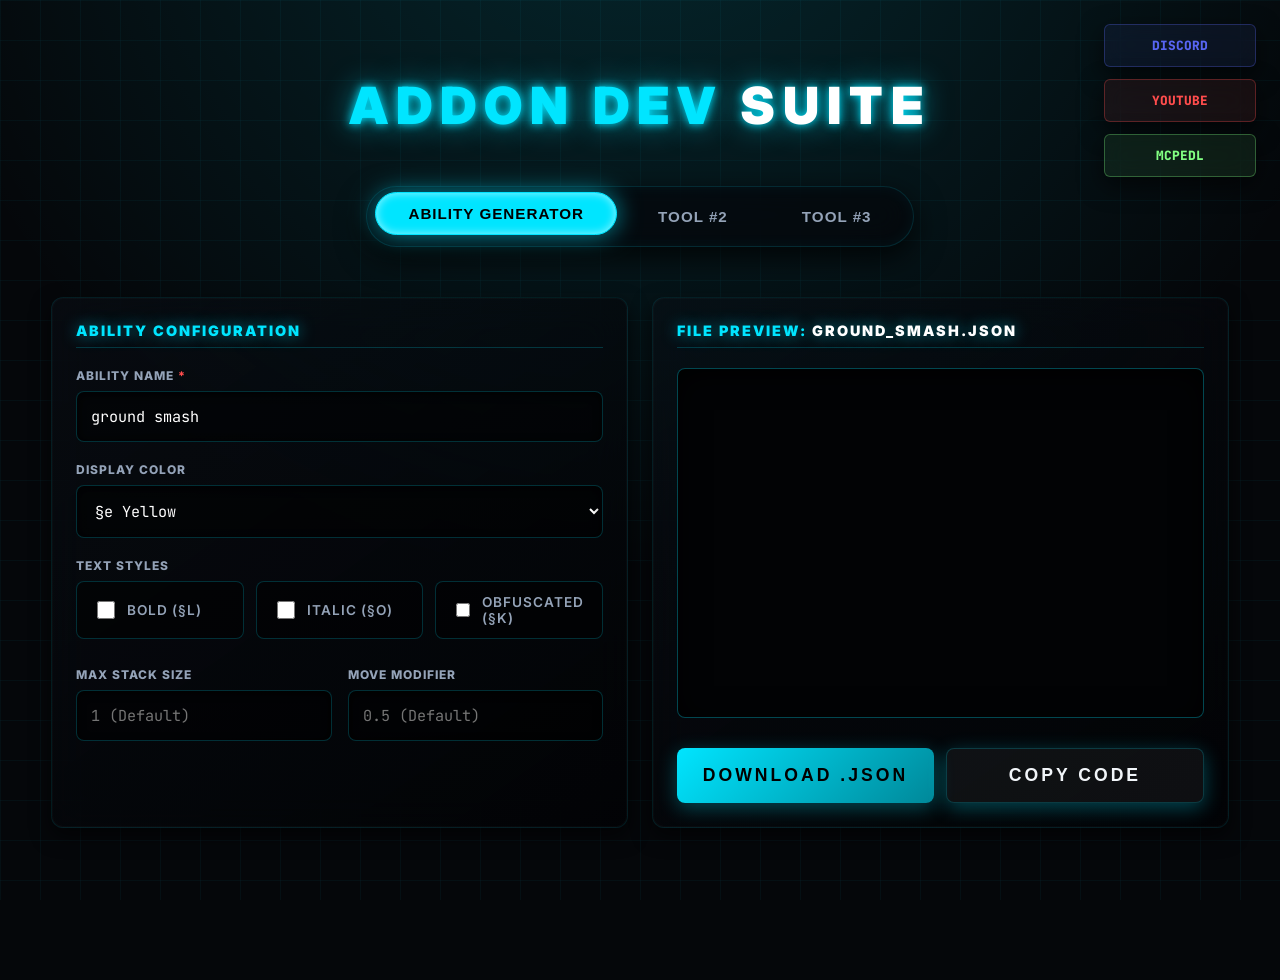
==== commit dd3dbaef: "Update index.html" ====
--- a/index.html
+++ b/index.html
@@ -12,9 +12,9 @@
 <body>
 
   <div class="social-links">
-    <a href="#" class="social-btn dc" target="_blank">Discord</a>
-    <a href="#" class="social-btn yt" target="_blank">YouTube</a>
-    <a href="#" class="social-btn mc" target="_blank">MCPEDL</a>
+    <a href="https://discord.gg/Yr7Dbwc5f5" class="social-btn dc" target="_blank" rel="noopener noreferrer">Discord</a>
+    <a href="https://www.youtube.com/@TapMCBE" class="social-btn yt" target="_blank" rel="noopener noreferrer">YouTube</a>
+    <a href="https://mcpedl.com/user/tap4954/" class="social-btn mc" target="_blank" rel="noopener noreferrer">MCPEDL</a>
   </div>
 
   <div class="container">
@@ -27,7 +27,7 @@
     </div>
 
     <main id="tab-container">
-      </main>
+    </main>
   </div>
 
   <script type="module" src="js/app.js"></script>
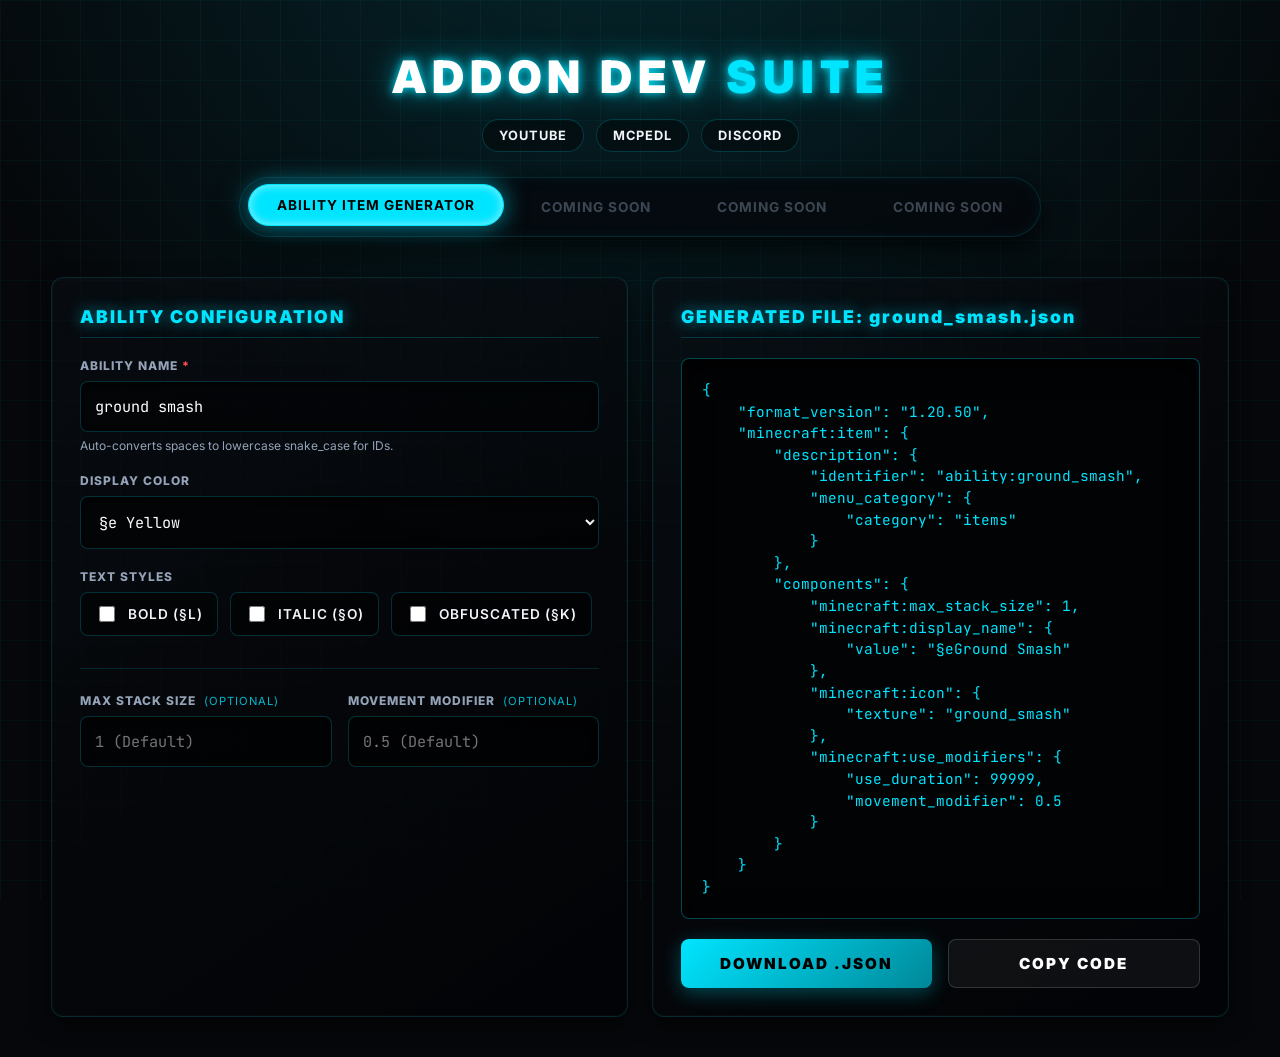
==== commit 38f9363a: "Create index.html" ====
--- a/index.html
+++ b/index.html
@@ -3,33 +3,642 @@
 <head>
   <meta charset="UTF-8">
   <meta name="viewport" content="width=device-width, initial-scale=1.0">
-  <title>Minecraft Addon Dev Suite</title>
+  <title>Minecraft Addon Developer Tools</title>
+  
   <link rel="preconnect" href="https://fonts.googleapis.com">
   <link rel="preconnect" href="https://fonts.gstatic.com" crossorigin>
-  <link href="https://fonts.googleapis.com/css2?family=Inter:wght@400;600;700;900&family=JetBrains+Mono:wght@500;700;800&display=swap" rel="stylesheet">
-  <link rel="stylesheet" href="css/styles.css">
+  <link href="https://fonts.googleapis.com/css2?family=Inter:wght@400;600;700;800;900&family=JetBrains+Mono:wght@400;700;800&display=swap" rel="stylesheet">
+
+  <style>
+    :root { 
+      --cyan: #00e5ff; 
+      --cyan-glow: rgba(0, 229, 255, 0.6);
+      --cyan-dim: rgba(0, 229, 255, 0.1);
+      --bg-dark: #05070a; 
+      --card-bg: rgba(10, 14, 20, 0.6); 
+      --card-border: rgba(0, 229, 255, 0.2);
+      --text-main: #f1f5f9;
+      --text-muted: #94a3b8;
+      --danger: #ff4d4d;
+    }
+
+    /* BASE STYLES & SCROLLBAR */
+    html { scroll-behavior: smooth; }
+
+    ::-webkit-scrollbar { width: 8px; height: 8px; }
+    ::-webkit-scrollbar-track { background: var(--bg-dark); }
+    ::-webkit-scrollbar-thumb { 
+      background: var(--cyan-dim); 
+      border-radius: 10px; 
+      border: 1px solid var(--card-border); 
+    }
+    ::-webkit-scrollbar-thumb:hover { 
+      background: var(--cyan); 
+      box-shadow: 0 0 10px var(--cyan-glow); 
+    }
+
+    body {
+      font-family: 'Inter', sans-serif;
+      background-color: var(--bg-dark);
+      background-image: 
+        radial-gradient(circle at 50% -20%, rgba(0, 229, 255, 0.15) 0%, transparent 60%),
+        linear-gradient(rgba(0, 229, 255, 0.04) 1px, transparent 1px),
+        linear-gradient(90deg, rgba(0, 229, 255, 0.04) 1px, transparent 1px);
+      background-size: 100% 100%, 40px 40px, 40px 40px;
+      background-attachment: fixed;
+      color: var(--text-main);
+      min-height: 100vh;
+      margin: 0;
+      padding: 40px 20px;
+      box-sizing: border-box;
+    }
+
+    header {
+      text-align: center;
+      margin-bottom: 30px;
+    }
+
+    h1 {
+      text-align: center;
+      color: #ffffff;
+      font-weight: 900;
+      font-size: 2.8rem;
+      letter-spacing: 6px;
+      margin-bottom: 15px;
+      margin-top: 10px;
+      text-shadow: 0 0 30px var(--cyan-glow), 0 0 10px var(--cyan);
+      text-transform: uppercase;
+    }
+
+    h1 span { color: var(--cyan); }
+
+    /* SOCIAL LINKS */
+    .social-links {
+      display: flex;
+      justify-content: center;
+      gap: 12px;
+      margin-bottom: 25px;
+    }
+
+    .social-btn {
+      padding: 8px 16px;
+      border-radius: 20px;
+      font-size: 0.8rem;
+      font-weight: 700;
+      text-decoration: none;
+      text-transform: uppercase;
+      letter-spacing: 1px;
+      color: var(--text-main);
+      background: rgba(0, 0, 0, 0.4);
+      border: 1px solid var(--card-border);
+      transition: all 0.3s ease;
+    }
+
+    .social-btn:hover {
+      color: #000;
+      background: var(--cyan);
+      border-color: var(--cyan);
+      box-shadow: 0 0 15px var(--cyan-glow);
+      transform: translateY(-2px);
+    }
+
+    main {
+      max-width: 1400px;
+      width: 95%;
+      margin: auto;
+      position: relative;
+    }
+
+    /* TABS */
+    .tabs {
+      display: flex;
+      flex-wrap: wrap;
+      gap: 8px;
+      justify-content: center;
+      margin-bottom: 40px;
+      background: rgba(5, 7, 10, 0.7);
+      padding: 8px;
+      border-radius: 50px;
+      width: fit-content;
+      margin-inline: auto;
+      border: 1px solid rgba(0, 229, 255, 0.15);
+      backdrop-filter: blur(16px);
+      box-shadow: 0 10px 30px rgba(0,0,0,0.8), inset 0 0 15px rgba(0, 229, 255, 0.05);
+    }
+
+    .tab-btn {
+      padding: 12px 28px;
+      cursor: pointer;
+      border-radius: 40px;
+      font-weight: 700;
+      font-size: 0.85rem;
+      text-transform: uppercase;
+      letter-spacing: 1px;
+      transition: all 0.3s cubic-bezier(0.4, 0, 0.2, 1);
+      color: var(--text-muted);
+      border: 1px solid transparent;
+      background: transparent;
+      font-family: 'Inter', sans-serif;
+    }
+
+    .tab-btn:hover:not(.disabled) {
+      color: #ffffff;
+      background: rgba(0, 229, 255, 0.05);
+      text-shadow: 0 0 8px rgba(255, 255, 255, 0.5);
+    }
+
+    .tab-btn.active {
+      background: var(--cyan);
+      color: #000000;
+      box-shadow: 0 0 25px var(--cyan-glow), inset 0 0 10px rgba(255,255,255,0.6);
+      border-color: var(--cyan);
+      transform: translateY(-2px);
+    }
+
+    .tab-btn.disabled {
+      opacity: 0.4;
+      cursor: not-allowed;
+    }
+
+    /* TAB CONTENT & ANIMATIONS */
+    .tab-content {
+      display: none;
+    }
+
+    .tab-content.active {
+      display: block;
+      animation: fadeIn 0.5s cubic-bezier(0.2, 0.8, 0.2, 1) forwards;
+    }
+
+    @keyframes fadeIn {
+      from { opacity: 0; transform: translateY(20px) scale(0.98); filter: blur(6px); }
+      to { opacity: 1; transform: translateY(0) scale(1); filter: blur(0); }
+    }
+
+    /* TOOL GRID & CARDS */
+    .tool-grid {
+      display: grid;
+      grid-template-columns: 1fr 1fr;
+      gap: 24px;
+    }
+
+    @media (max-width: 900px) {
+      .tool-grid {
+        grid-template-columns: 1fr;
+      }
+    }
+
+    .panel, .coming-soon {
+      background: linear-gradient(145deg, var(--card-bg) 0%, rgba(2, 3, 5, 0.9) 100%);
+      border: 1px solid rgba(0, 229, 255, 0.15);
+      border-radius: 12px;
+      padding: 28px;
+      backdrop-filter: blur(20px) saturate(150%);
+      position: relative;
+      overflow: hidden;
+      box-shadow: 0 8px 20px rgba(0,0,0,0.6), inset 0 0 0 1px rgba(255,255,255,0.02);
+    }
+
+    /* Top Laser Border Animation */
+    .panel::before {
+      content: ''; 
+      position: absolute; 
+      top: 0; left: 0; 
+      width: 100%; height: 2px; 
+      background: linear-gradient(90deg, transparent, var(--cyan), #ffffff, var(--cyan), transparent);
+      transform: translateX(-100%); 
+      transition: transform 0.6s ease;
+    }
+
+    .panel:hover::before { transform: translateX(0); }
+
+    .panel h2, .coming-soon h2 {
+      font-size: 1.1rem; 
+      text-transform: uppercase; 
+      color: var(--cyan); 
+      margin-top: 0;
+      margin-bottom: 20px; 
+      font-weight: 900; 
+      border-bottom: 1px solid rgba(0, 229, 255, 0.2); 
+      padding-bottom: 10px;
+      letter-spacing: 2px;
+      text-shadow: 0 0 15px var(--cyan-glow);
+    }
+
+    /* FORMS & INPUTS */
+    .form-group {
+      margin-bottom: 20px;
+    }
+
+    label {
+      display: block;
+      font-size: 0.75rem;
+      text-transform: uppercase;
+      color: var(--text-muted);
+      margin-bottom: 8px;
+      font-weight: 800;
+      letter-spacing: 1px;
+    }
+
+    .optional-tag {
+      font-size: 0.7rem;
+      font-weight: normal;
+      color: var(--cyan);
+      margin-left: 0.25rem;
+      opacity: 0.8;
+    }
+
+    input[type="text"], input[type="number"], select {
+      width: 100%;
+      background: rgba(0,0,0,0.5);
+      border: 1px solid rgba(0, 229, 255, 0.2);
+      padding: 14px;
+      border-radius: 8px;
+      color: #fff;
+      font-family: 'JetBrains Mono', monospace;
+      font-size: 0.95rem;
+      box-sizing: border-box;
+      outline: none;
+      transition: all 0.3s ease;
+      box-shadow: inset 0 2px 10px rgba(0,0,0,0.8);
+    }
+
+    input[type="text"]:focus, input[type="number"]:focus, select:focus {
+      border-color: var(--cyan);
+      box-shadow: 0 0 20px var(--cyan-glow), inset 0 0 10px rgba(0, 229, 255, 0.1);
+      background: rgba(0, 229, 255, 0.05);
+    }
+
+    select option {
+      background-color: var(--bg-dark);
+      color: #fff;
+    }
+
+    .form-row {
+      display: flex;
+      gap: 16px;
+    }
+
+    .form-row .form-group {
+      flex: 1;
+    }
+
+    .checkbox-group {
+      display: flex;
+      flex-wrap: wrap;
+      gap: 12px;
+      margin-top: 8px;
+    }
+
+    .checkbox-label {
+      background: rgba(0,0,0,0.5);
+      border: 1px solid var(--card-border);
+      padding: 10px 14px;
+      border-radius: 8px;
+      display: flex;
+      align-items: center;
+      gap: 10px;
+      cursor: pointer;
+      transition: 0.3s;
+      font-size: 0.85rem;
+      font-weight: 600;
+      color: var(--text-main);
+    }
+
+    .checkbox-label:hover {
+      background: rgba(0, 229, 255, 0.1);
+      border-color: var(--cyan);
+      box-shadow: 0 0 15px rgba(0, 229, 255, 0.1);
+    }
+
+    .checkbox-label input[type="checkbox"] {
+      accent-color: var(--cyan);
+      width: 16px;
+      height: 16px;
+      cursor: pointer;
+    }
+
+    /* CODE & PREVIEW OUTPUT */
+    pre {
+      background: #020305; 
+      padding: 20px; 
+      border-radius: 8px; 
+      border: 1px solid rgba(0, 229, 255, 0.3); 
+      overflow-x: auto; 
+      font-family: 'JetBrains Mono', monospace; 
+      font-size: 0.9rem; 
+      color: var(--cyan); 
+      box-shadow: inset 0 5px 30px rgba(0,0,0,0.9);
+      line-height: 1.5;
+    }
+
+    code {
+      font-family: inherit;
+    }
+
+    /* BUTTONS & ACTIONS */
+    .actions {
+      display: flex;
+      gap: 16px;
+      margin-top: 20px;
+    }
+
+    button.btn {
+      flex: 1;
+      padding: 14px; 
+      background: linear-gradient(135deg, var(--cyan) 0%, #008899 100%); 
+      color: #000;
+      border: none;
+      border-radius: 8px;
+      font-weight: 900;
+      font-size: 0.95rem;
+      text-transform: uppercase;
+      letter-spacing: 2px;
+      cursor: pointer; 
+      transition: all 0.3s ease;
+      box-shadow: 0 5px 20px rgba(0, 229, 255, 0.3);
+      font-family: 'Inter', sans-serif;
+    }
+
+    button.btn:hover { 
+      transform: translateY(-2px); 
+      box-shadow: 0 10px 25px var(--cyan-glow); 
+      background: linear-gradient(135deg, #44ffff 0%, var(--cyan) 100%);
+    }
+
+    button.btn-secondary {
+      background: rgba(255,255,255,0.05);
+      color: #fff; 
+      border: 1px solid rgba(255,255,255,0.15); 
+      box-shadow: none;
+    }
+
+    button.btn-secondary:hover {
+      background: var(--cyan-dim);
+      color: var(--cyan);
+      border-color: var(--cyan);
+      box-shadow: 0 0 15px var(--cyan-glow);
+    }
+
+    hr.divider {
+      border: 0;
+      height: 1px;
+      background: rgba(0, 229, 255, 0.15);
+      margin: 24px 0;
+    }
+
+    .coming-soon {
+      text-align: center;
+      padding: 60px 20px;
+      color: var(--text-muted);
+    }
+
+    .coming-soon p {
+      font-size: 1rem;
+    }
+  </style>
 </head>
 <body>
 
-  <div class="social-links">
-    <a href="https://discord.gg/Yr7Dbwc5f5" class="social-btn dc" target="_blank" rel="noopener noreferrer">Discord</a>
-    <a href="https://www.youtube.com/@TapMCBE" class="social-btn yt" target="_blank" rel="noopener noreferrer">YouTube</a>
-    <a href="https://mcpedl.com/user/tap4954/" class="social-btn mc" target="_blank" rel="noopener noreferrer">MCPEDL</a>
-  </div>
-
-  <div class="container">
-    <h1><span>ADDON DEV</span> SUITE</h1>
+  <header>
+    <h1>Addon Dev <span>Suite</span></h1>
+    
+    <div class="social-links">
+      <a href="https://www.youtube.com/@TapMCBE" target="_blank" rel="noopener noreferrer" class="social-btn">YouTube</a>
+      <a href="https://mcpedl.com/user/tap4954/" target="_blank" rel="noopener noreferrer" class="social-btn">MCPEDL</a>
+      <a href="https://discord.gg/Yr7Dbwc5f5" target="_blank" rel="noopener noreferrer" class="social-btn">Discord</a>
+    </div>
 
     <div class="tabs">
-      <button class="tab active" data-tab="ability-gen" data-src="tabs/ability-gen.html">Ability Generator</button>
-      <button class="tab" data-tab="tool-2" data-src="tabs/coming-soon.html">Tool #2</button>
-      <button class="tab" data-tab="tool-3" data-src="tabs/coming-soon.html">Tool #3</button>
+      <button class="tab-btn active" onclick="switchTab('ability-gen', event)">Ability Item Generator</button>
+      <button class="tab-btn disabled" onclick="switchTab('tool-2', event)">Coming Soon</button>
+      <button class="tab-btn disabled" onclick="switchTab('tool-3', event)">Coming Soon</button>
+      <button class="tab-btn disabled" onclick="switchTab('tool-4', event)">Coming Soon</button>
     </div>
-
-    <main id="tab-container">
-    </main>
-  </div>
-
-  <script type="module" src="js/app.js"></script>
+  </header>
+
+  <main>
+    <div id="ability-gen" class="tab-content active">
+      <div class="tool-grid">
+        <div class="panel">
+          <h2>Ability Configuration</h2>
+          
+          <div class="form-group">
+            <label for="ability-name">Ability Name <span style="color: var(--danger);">*</span></label>
+            <input type="text" id="ability-name" placeholder="e.g. ground smash" value="ground smash" oninput="updateJSON()">
+            <small style="color: var(--text-muted); font-size: 0.75rem; display: block; margin-top: 6px;">Auto-converts spaces to lowercase snake_case for IDs.</small>
+          </div>
+
+          <div class="form-group">
+            <label for="color-select">Display Color</label>
+            <select id="color-select" onchange="updateJSON()">
+              <option value="">None (Default White)</option>
+              <option value="§0">§0 Black</option>
+              <option value="§1">§1 Dark Blue</option>
+              <option value="§2">§2 Dark Green</option>
+              <option value="§3">§3 Dark Aqua</option>
+              <option value="§4">§4 Dark Red</option>
+              <option value="§5">§5 Dark Purple</option>
+              <option value="§6">§6 Gold</option>
+              <option value="§7">§7 Gray</option>
+              <option value="§8">§8 Dark Gray</option>
+              <option value="§9">§9 Blue</option>
+              <option value="§a">§a Green</option>
+              <option value="§b">§b Aqua</option>
+              <option value="§c">§c Red</option>
+              <option value="§d">§d Light Purple</option>
+              <option value="§e" selected>§e Yellow</option>
+              <option value="§f">§f White</option>
+              <option value="§g">§g Minecoin Gold</option>
+              <option value="§h">§h Quartz</option>
+              <option value="§i">§i Iron</option>
+              <option value="§j">§j Netherite</option>
+              <option value="§m">§m Redstone</option>
+              <option value="§n">§n Copper</option>
+              <option value="§p">§p Gold (Material)</option>
+              <option value="§q">§q Emerald</option>
+              <option value="§s">§s Diamond</option>
+              <option value="§t">§t Lapis</option>
+              <option value="§u">§u Amethyst</option>
+              <option value="§v">§v Resin</option>
+            </select>
+          </div>
+
+          <div class="form-group">
+            <label>Text Styles</label>
+            <div class="checkbox-group">
+              <label class="checkbox-label">
+                <input type="checkbox" id="style-bold" onchange="updateJSON()"> Bold (§l)
+              </label>
+              <label class="checkbox-label">
+                <input type="checkbox" id="style-italic" onchange="updateJSON()"> Italic (§o)
+              </label>
+              <label class="checkbox-label">
+                <input type="checkbox" id="style-obfuscated" onchange="updateJSON()"> Obfuscated (§k)
+              </label>
+            </div>
+          </div>
+
+          <hr class="divider">
+
+          <div class="form-row">
+            <div class="form-group">
+              <label for="max-stack">
+                Max Stack Size 
+                <span class="optional-tag">(Optional)</span>
+              </label>
+              <input type="number" id="max-stack" placeholder="1 (Default)" min="1" max="64" oninput="updateJSON()">
+            </div>
+
+            <div class="form-group">
+              <label for="movement-modifier">
+                Movement Modifier 
+                <span class="optional-tag">(Optional)</span>
+              </label>
+              <input type="number" id="movement-modifier" step="0.1" placeholder="0.5 (Default)" min="0" max="1" oninput="updateJSON()">
+            </div>
+          </div>
+
+        </div>
+
+        <div class="panel">
+          <h2>Generated File: <span id="filename-preview" style="color: var(--cyan); text-transform: none;">ground_smash.json</span></h2>
+          <pre><code id="json-preview"></code></pre>
+
+          <div class="actions">
+            <button class="btn" onclick="downloadJSON()">Download .json</button>
+            <button class="btn btn-secondary" onclick="copyJSON()">Copy Code</button>
+          </div>
+        </div>
+      </div>
+    </div>
+
+    <div id="tool-2" class="tab-content">
+      <div class="coming-soon">
+        <h2>Tool #2 - Coming Soon</h2>
+        <p>This developer tool is currently under construction.</p>
+      </div>
+    </div>
+
+    <div id="tool-3" class="tab-content">
+      <div class="coming-soon">
+        <h2>Tool #3 - Coming Soon</h2>
+        <p>This developer tool is currently under construction.</p>
+      </div>
+    </div>
+
+    <div id="tool-4" class="tab-content">
+      <div class="coming-soon">
+        <h2>Tool #4 - Coming Soon</h2>
+        <p>This developer tool is currently under construction.</p>
+      </div>
+    </div>
+  </main>
+
+  <script>
+    // Tab switching functionality
+    function switchTab(tabId, evt) {
+      document.querySelectorAll('.tab-btn').forEach(btn => btn.classList.remove('active'));
+      document.querySelectorAll('.tab-content').forEach(content => content.classList.remove('active'));
+      
+      evt.currentTarget.classList.add('active');
+      document.getElementById(tabId).classList.add('active');
+    }
+
+    // Helper: Convert string to Title Case
+    function toTitleCase(str) {
+      return str.toLowerCase().split(' ').map(word => {
+        return (word.charAt(0).toUpperCase() + word.slice(1));
+      }).join(' ');
+    }
+
+    // Helper: Convert string to snake_case
+    function toSnakeCase(str) {
+      return str.trim().toLowerCase().replace(/\s+/g, '_').replace(/[^a-z0-9_]/g, '');
+    }
+
+    // Core generator script
+    function generateData() {
+      const rawInput = document.getElementById('ability-name').value || 'ability';
+      
+      const snakeName = toSnakeCase(rawInput);
+      const titleName = toTitleCase(rawInput);
+
+      // Formatting codes
+      const colorCode = document.getElementById('color-select').value;
+      const isBold = document.getElementById('style-bold').checked ? '§l' : '';
+      const isItalic = document.getElementById('style-italic').checked ? '§o' : '';
+      const isObfuscated = document.getElementById('style-obfuscated').checked ? '§k' : '';
+
+      const formattingPrefix = `${colorCode}${isBold}${isItalic}${isObfuscated}`;
+      const finalDisplayName = `${formattingPrefix}${titleName}`;
+
+      // Handle optional settings with fallbacks
+      const rawStack = document.getElementById('max-stack').value;
+      const maxStack = rawStack !== '' ? parseInt(rawStack, 10) : 1;
+
+      const rawMove = document.getElementById('movement-modifier').value;
+      const moveModifier = rawMove !== '' ? parseFloat(rawMove) : 0.5;
+
+      const jsonObject = {
+        "format_version": "1.20.50",
+        "minecraft:item": {
+          "description": {
+            "identifier": `ability:${snakeName}`,
+            "menu_category": {
+              "category": "items"
+            }
+          },
+          "components": {
+            "minecraft:max_stack_size": maxStack,
+            "minecraft:display_name": {
+              "value": finalDisplayName
+            },
+            "minecraft:icon": {
+              "texture": snakeName
+            },
+            "minecraft:use_modifiers": {
+              "use_duration": 99999,
+              "movement_modifier": moveModifier
+            }
+          }
+        }
+      };
+
+      return {
+        filename: `${snakeName || 'ability'}.json`,
+        jsonString: JSON.stringify(jsonObject, null, 4)
+      };
+    }
+
+    function updateJSON() {
+      const { filename, jsonString } = generateData();
+      document.getElementById('filename-preview').innerText = filename;
+      document.getElementById('json-preview').innerText = jsonString;
+    }
+
+    function downloadJSON() {
+      const { filename, jsonString } = generateData();
+      const blob = new Blob([jsonString], { type: 'application/json' });
+      const url = URL.createObjectURL(blob);
+      const a = document.createElement('a');
+      a.href = url;
+      a.download = filename;
+      document.body.appendChild(a);
+      a.click();
+      document.body.removeChild(a);
+      URL.revokeObjectURL(url);
+    }
+
+    function copyJSON() {
+      const { jsonString } = generateData();
+      navigator.clipboard.writeText(jsonString).then(() => {
+        alert('JSON copied to clipboard!');
+      });
+    }
+
+    // Initialize default state
+    updateJSON();
+  </script>
 </body>
 </html>
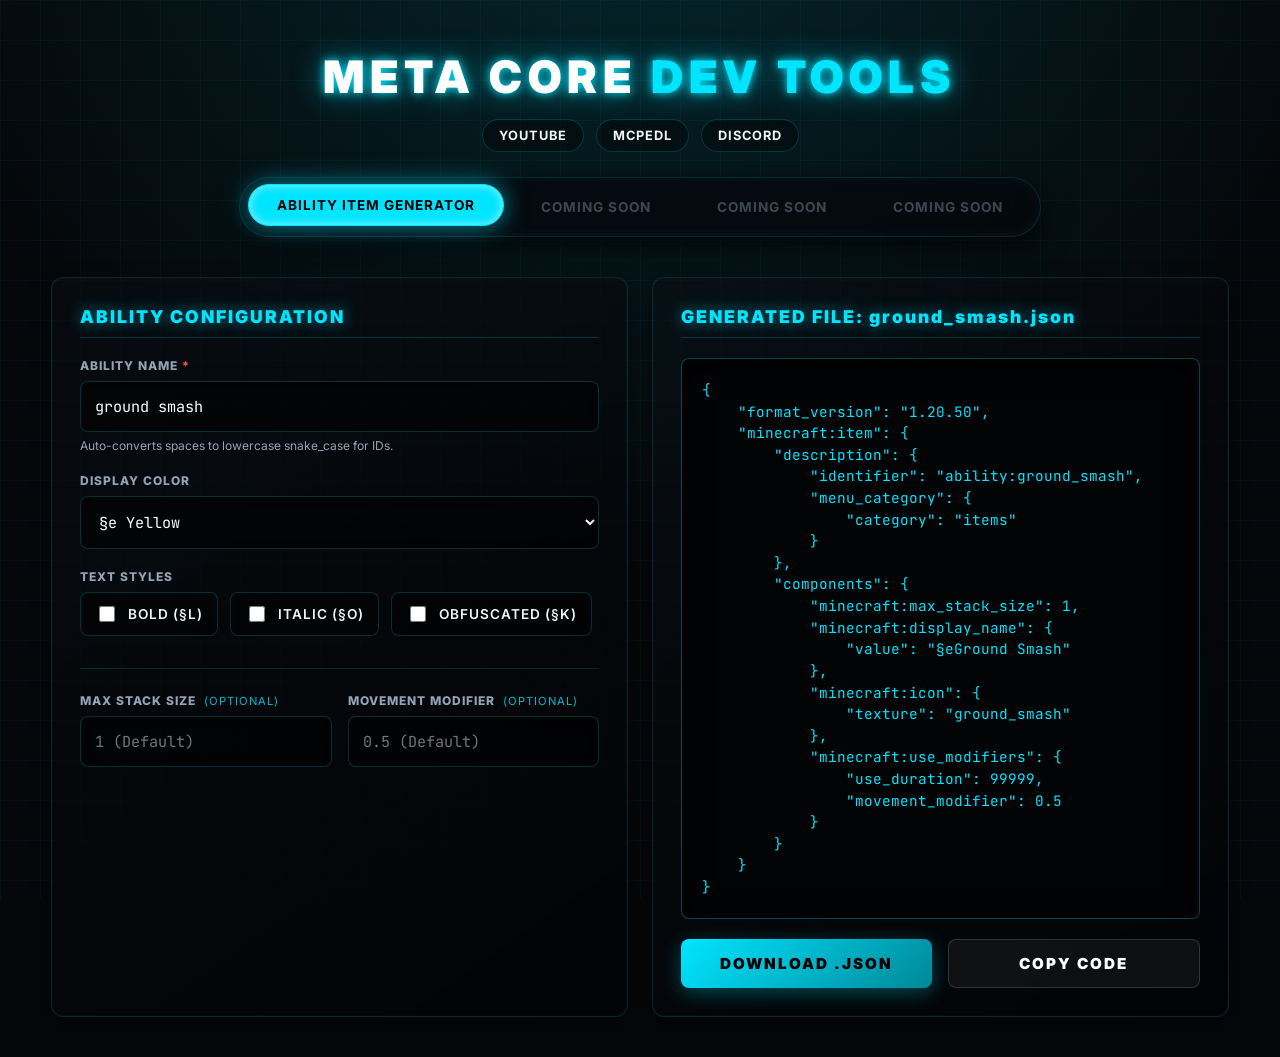
==== commit 74b5a877: "Update header title from 'Addon Dev' to 'Meta Core'" ====
--- a/index.html
+++ b/index.html
@@ -401,7 +401,7 @@
 <body>
 
   <header>
-    <h1>Addon Dev <span>Suite</span></h1>
+    <h1>Meta Core <span>Dev Tools</span></h1>
     
     <div class="social-links">
       <a href="https://www.youtube.com/@TapMCBE" target="_blank" rel="noopener noreferrer" class="social-btn">YouTube</a>
